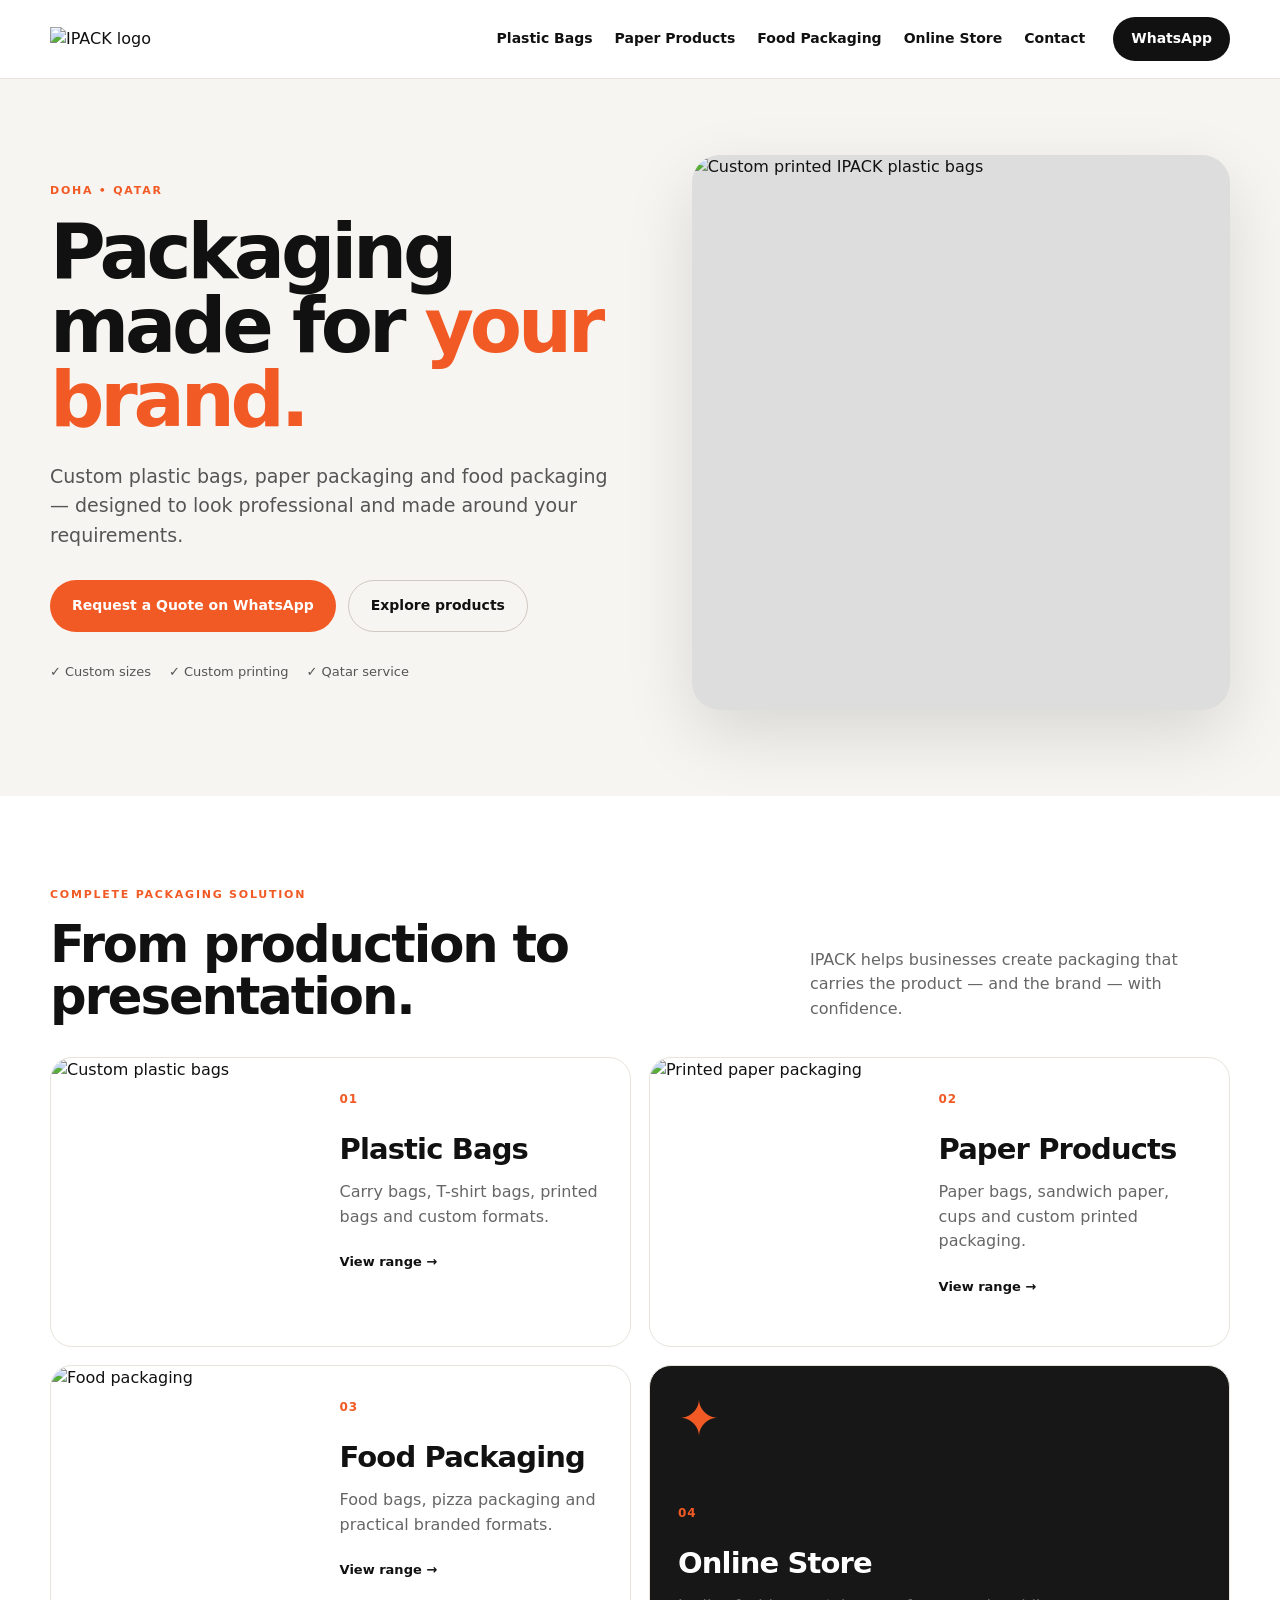
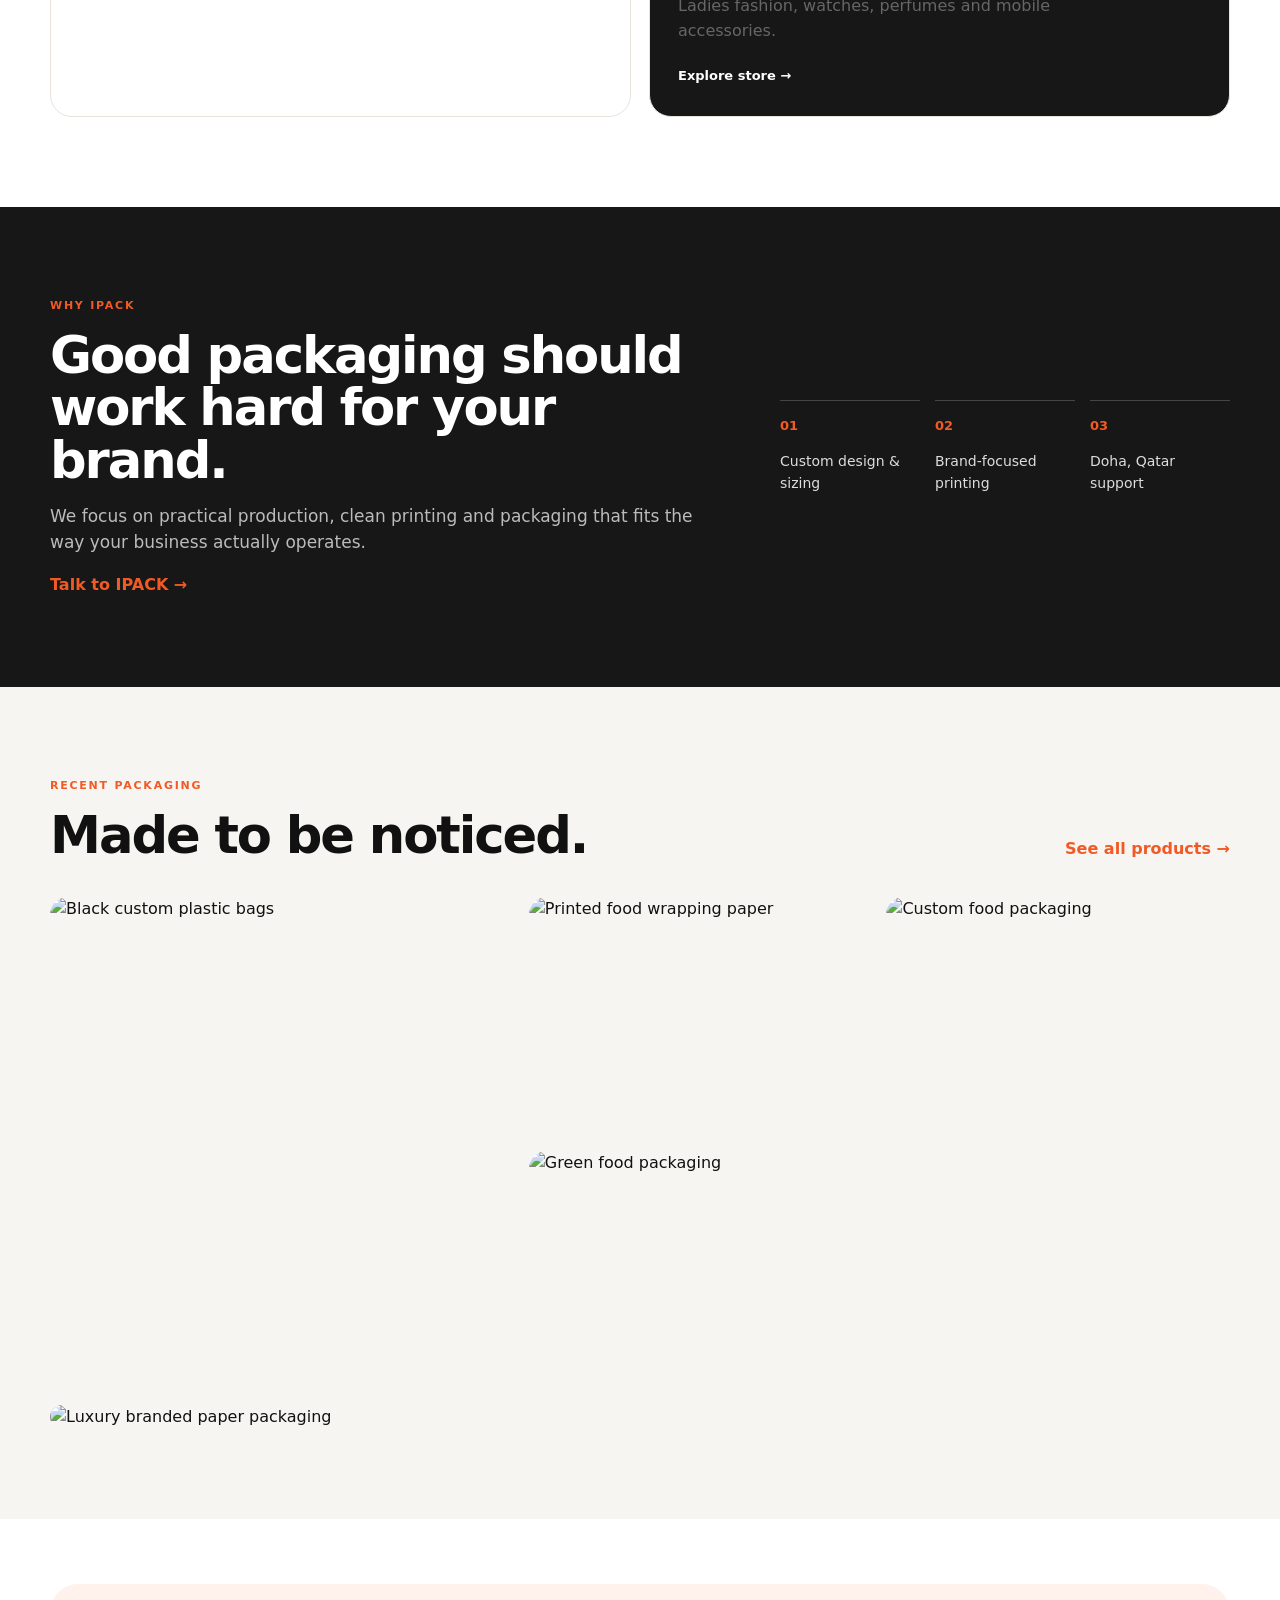
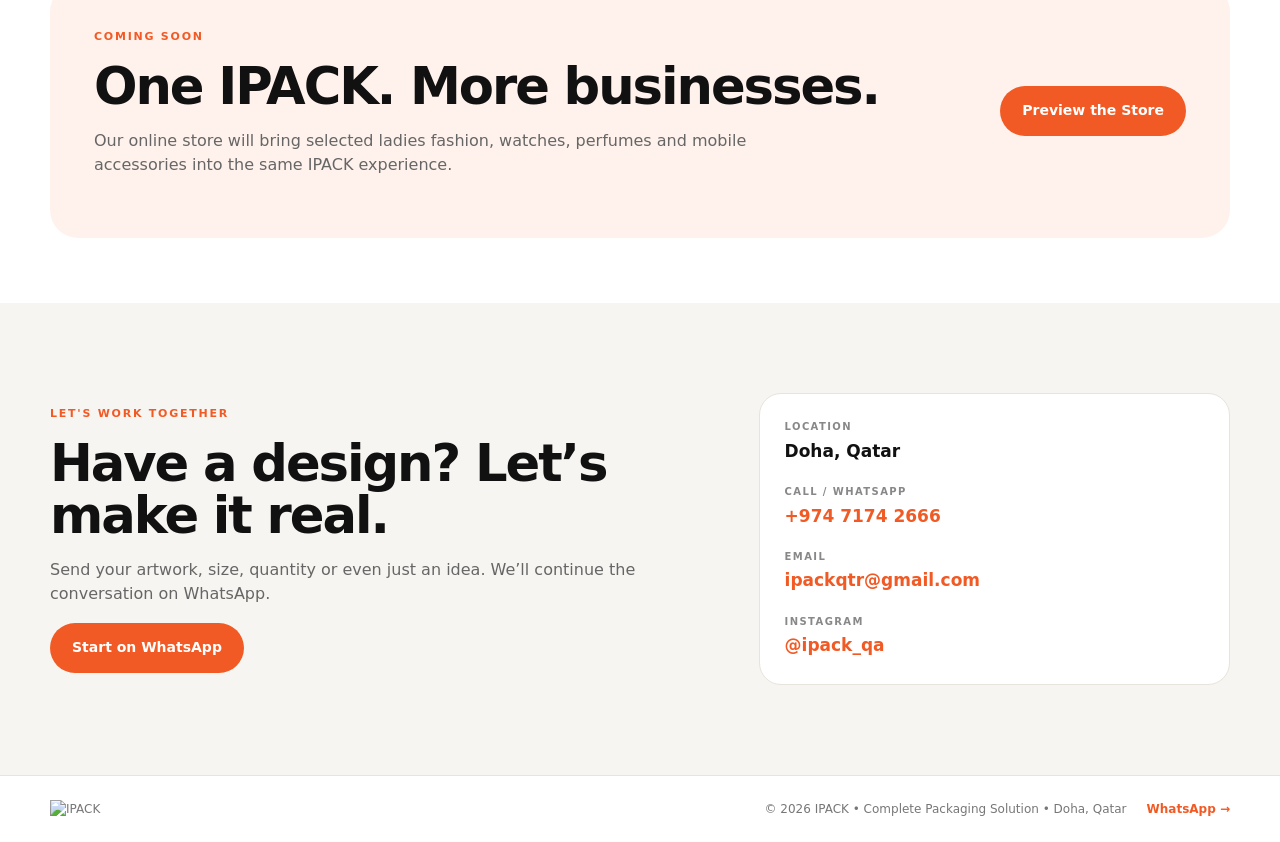
==== index.html @ 15838b89 "Add files via upload Add IPACK website files" ====
<!doctype html>
<html lang="en">
<head>
<meta charset="utf-8"><meta name="viewport" content="width=device-width,initial-scale=1">
<title>IPACK Qatar | Complete Packaging Solution</title>
<meta name="description" content="IPACK Qatar — custom plastic bags, paper packaging and food packaging solutions in Doha, Qatar.">
<link rel="icon" href="assets/logo.png"><link rel="stylesheet" href="style.css">
</head>
<body>
<header class="site-header"><div class="container nav-wrap">
<a class="brand" href="index.html"><img src="assets/logo.png" alt="IPACK logo"></a>
<nav><a href="plastic-bags.html">Plastic Bags</a><a href="paper-products.html">Paper Products</a><a href="food-packaging.html">Food Packaging</a><a href="online-store.html">Online Store</a><a href="#contact">Contact</a></nav>
<a class="nav-cta" href="https://wa.me/97471742666?text=Hello%20IPACK%2C%20I%27d%20like%20a%20quotation." target="_blank" rel="noopener">WhatsApp</a>
<button class="menu" aria-label="Open menu">☰</button>
</div></header>
<main>
<section class="hero"><div class="container hero-grid"><div class="hero-copy"><span class="eyebrow">DOHA • QATAR</span><h1>Packaging made for <em>your brand.</em></h1><p>Custom plastic bags, paper packaging and food packaging — designed to look professional and made around your requirements.</p><div class="actions"><a class="btn primary" href="https://wa.me/97471742666?text=Hello%20IPACK%2C%20I%27d%20like%20a%20quotation." target="_blank">Request a Quote on WhatsApp</a><a class="btn ghost" href="#products">Explore products</a></div><div class="trust"><span>✓ Custom sizes</span><span>✓ Custom printing</span><span>✓ Qatar service</span></div></div><div class="hero-media"><img src="assets/plastic-1.jpeg" alt="Custom printed IPACK plastic bags"></div></div></section>
<section class="section intro" id="products"><div class="container"><div class="section-head"><div><span class="eyebrow">COMPLETE PACKAGING SOLUTION</span><h2>From production to presentation.</h2></div><p>IPACK helps businesses create packaging that carries the product — and the brand — with confidence.</p></div>
<div class="service-grid">
<a class="service-card" href="plastic-bags.html"><img src="assets/plastic-2.jpeg" alt="Custom plastic bags"><div><span>01</span><h3>Plastic Bags</h3><p>Carry bags, T-shirt bags, printed bags and custom formats.</p><b>View range →</b></div></a>
<a class="service-card" href="paper-products.html"><img src="assets/paper-1.jpeg" alt="Printed paper packaging"><div><span>02</span><h3>Paper Products</h3><p>Paper bags, sandwich paper, cups and custom printed packaging.</p><b>View range →</b></div></a>
<a class="service-card" href="food-packaging.html"><img src="assets/paper-4.jpeg" alt="Food packaging"><div><span>03</span><h3>Food Packaging</h3><p>Food bags, pizza packaging and practical branded formats.</p><b>View range →</b></div></a>
<a class="service-card store-card" href="online-store.html"><div class="store-icon">✦</div><div><span>04</span><h3>Online Store</h3><p>Ladies fashion, watches, perfumes and mobile accessories.</p><b>Explore store →</b></div></a>
</div></div></section>
<section class="section dark"><div class="container split"><div><span class="eyebrow">WHY IPACK</span><h2>Good packaging should work hard for your brand.</h2><p>We focus on practical production, clean printing and packaging that fits the way your business actually operates.</p><a class="text-link" href="https://wa.me/97471742666?text=Hello%20IPACK%2C%20I%20want%20to%20discuss%20my%20packaging%20requirement." target="_blank">Talk to IPACK →</a></div><div class="stats"><div><strong>01</strong><span>Custom design & sizing</span></div><div><strong>02</strong><span>Brand-focused printing</span></div><div><strong>03</strong><span>Doha, Qatar support</span></div></div></div></section>
<section class="section gallery"><div class="container"><div class="section-head"><div><span class="eyebrow">RECENT PACKAGING</span><h2>Made to be noticed.</h2></div><a class="text-link" href="paper-products.html">See all products →</a></div><div class="mosaic"><img src="assets/plastic-3.jpeg" alt="Black custom plastic bags"><img src="assets/paper-2.jpeg" alt="Printed food wrapping paper"><img src="assets/paper-3.jpeg" alt="Custom food packaging"><img src="assets/paper-5.jpeg" alt="Green food packaging"><img src="assets/paper-6.jpeg" alt="Luxury branded paper packaging"></div></div></section>
<section class="section store-banner"><div class="container store-banner-inner"><div><span class="eyebrow">COMING SOON</span><h2>One IPACK. More businesses.</h2><p>Our online store will bring selected ladies fashion, watches, perfumes and mobile accessories into the same IPACK experience.</p></div><a class="btn primary" href="online-store.html">Preview the Store</a></div></section>
<section class="section contact" id="contact"><div class="container contact-grid"><div><span class="eyebrow">LET'S WORK TOGETHER</span><h2>Have a design? Let’s make it real.</h2><p>Send your artwork, size, quantity or even just an idea. We’ll continue the conversation on WhatsApp.</p><a class="btn primary" href="https://wa.me/97471742666?text=Hello%20IPACK%2C%20I%27d%20like%20to%20request%20a%20quote." target="_blank">Start on WhatsApp</a></div><div class="contact-card"><div><small>LOCATION</small><strong>Doha, Qatar</strong></div><div><small>CALL / WHATSAPP</small><a href="tel:+97471742666">+974 7174 2666</a></div><div><small>EMAIL</small><a href="mailto:ipackqtr@gmail.com">ipackqtr@gmail.com</a></div><div><small>INSTAGRAM</small><a href="https://www.instagram.com/ipack_qa/" target="_blank">@ipack_qa</a></div></div></div></section>
</main>
<footer><div class="container footer-wrap"><img src="assets/logo.png" alt="IPACK"><span>© 2026 IPACK • Complete Packaging Solution • Doha, Qatar</span><a href="https://wa.me/97471742666" target="_blank">WhatsApp →</a></div></footer>
<script src="script.js"></script></body></html>
---- style.css ----
:root{--orange:#f15a24;--ink:#111;--muted:#666;--paper:#f7f5f1;--line:#e8e3dc;--white:#fff;--dark:#171717}*{box-sizing:border-box}html{scroll-behavior:smooth}body{margin:0;font-family:Inter,ui-sans-serif,system-ui,-apple-system,BlinkMacSystemFont,"Segoe UI",sans-serif;color:var(--ink);background:#fff;line-height:1.55}a{color:inherit;text-decoration:none}.container{width:min(1180px,calc(100% - 40px));margin:auto}.site-header{position:sticky;top:0;z-index:20;background:rgba(255,255,255,.94);backdrop-filter:blur(14px);border-bottom:1px solid var(--line)}.nav-wrap{height:78px;display:flex;align-items:center;gap:28px}.brand img{width:145px;display:block}.nav-wrap nav{display:flex;gap:22px;margin-left:auto;font-size:14px;font-weight:650}.nav-wrap nav a:hover,.nav-wrap nav .active{color:var(--orange)}.nav-cta,.btn{display:inline-flex;align-items:center;justify-content:center;border-radius:999px;font-weight:750;font-size:14px;transition:.2s ease}.nav-cta{padding:11px 18px;background:var(--ink);color:#fff}.nav-cta:hover,.btn:hover{transform:translateY(-2px)}.menu{display:none;border:0;background:none;font-size:26px}.hero{background:var(--paper);padding:76px 0 86px}.hero-grid{display:grid;grid-template-columns:1.03fr .97fr;gap:70px;align-items:center}.eyebrow{display:block;letter-spacing:.16em;font-size:11px;font-weight:850;color:var(--orange);margin-bottom:15px}.hero h1,.page-hero h1{font-size:clamp(44px,6vw,76px);line-height:.98;letter-spacing:-.055em;margin:0 0 24px}.hero h1 em{font-style:normal;color:var(--orange)}.hero p{font-size:19px;color:#555;max-width:600px}.actions{display:flex;flex-wrap:wrap;gap:12px;margin:30px 0}.btn{padding:14px 22px}.btn.primary{background:var(--orange);color:#fff}.btn.ghost{border:1px solid #cfc9c1}.hero-media{aspect-ratio:1/1.03;overflow:hidden;border-radius:28px;background:#ddd;box-shadow:0 25px 70px rgba(0,0,0,.12)}.hero-media img,.service-card img,.product-card img,.mosaic img,.feature-main img,.feature-side img{width:100%;height:100%;object-fit:cover}.trust{display:flex;gap:18px;flex-wrap:wrap;font-size:13px;color:#555}.section{padding:90px 0}.intro{background:#fff}.section-head{display:flex;justify-content:space-between;gap:40px;align-items:end;margin-bottom:35px}.section-head h2,.split h2,.contact h2,.store-banner h2,.contact-mini h2{font-size:clamp(32px,4vw,52px);line-height:1.02;letter-spacing:-.04em;margin:0}.section-head>p{max-width:420px;color:#666;margin:0}.service-grid{display:grid;grid-template-columns:repeat(2,1fr);gap:18px}.service-card{display:grid;grid-template-columns:45% 55%;min-height:290px;border:1px solid var(--line);border-radius:22px;overflow:hidden;background:#fff;transition:.2s}.service-card:hover{transform:translateY(-4px);box-shadow:0 18px 45px rgba(0,0,0,.08)}.service-card>div{padding:28px}.service-card span,.product-card a{color:var(--orange);font-size:12px;font-weight:850;letter-spacing:.08em}.service-card h3{font-size:29px;margin:16px 0 8px;letter-spacing:-.03em}.service-card p{color:#666;margin:0 0 20px}.service-card b{font-size:13px}.store-card{background:var(--dark);color:#fff;display:block;position:relative}.store-card>div:last-child{max-width:520px}.store-icon{font-size:50px;color:var(--orange);line-height:1}.dark{background:var(--dark);color:#fff}.split{display:flex;justify-content:space-between;gap:60px;align-items:center}.split>div:first-child{max-width:670px}.split p{color:#bbb;font-size:17px}.text-link{color:var(--orange);font-weight:800}.stats{display:grid;grid-template-columns:repeat(3,1fr);gap:15px;min-width:420px}.stats div{border-top:1px solid #444;padding-top:15px}.stats strong{display:block;color:var(--orange);font-size:13px}.stats span{display:block;margin-top:15px;font-size:14px;color:#ddd}.gallery{background:var(--paper)}.mosaic{display:grid;grid-template-columns:1.15fr .85fr .85fr;grid-template-rows:240px 240px;gap:14px}.mosaic img{border-radius:18px}.mosaic img:first-child{grid-row:span 2}.mosaic img:last-child{grid-column:span 2}.store-banner{padding:65px 0}.store-banner-inner{display:flex;justify-content:space-between;align-items:center;gap:40px;padding:44px;border-radius:28px;background:#fff2ec}.store-banner p{max-width:680px;color:#666}.contact{background:var(--paper)}.contact-grid{display:grid;grid-template-columns:1fr .75fr;gap:80px;align-items:center}.contact-grid p{color:#666;max-width:620px}.contact-card{background:#fff;border:1px solid var(--line);border-radius:22px;padding:25px;display:grid;gap:20px}.contact-card small{display:block;color:#888;font-size:10px;letter-spacing:.14em;font-weight:800}.contact-card strong,.contact-card a{display:block;margin-top:3px;font-size:17px}.contact-card a{color:var(--orange);font-weight:750}.page-hero{padding:100px 0 80px;background:var(--paper)}.page-hero p{max-width:720px;font-size:19px;color:#666}.paper-hero{background:#f3efe8}.food-hero{background:#eef4e8}.store-hero{background:#f1edf7}.product-grid{display:grid;grid-template-columns:repeat(3,1fr);gap:22px}.product-card{border:1px solid var(--line);border-radius:20px;overflow:hidden;background:#fff}.product-card img{height:310px;display:block}.product-card h3{font-size:24px;letter-spacing:-.03em;margin:20px 20px 5px}.product-card p{color:#666;margin:0 20px 15px}.product-card a{display:block;padding:0 20px 22px}.light-strip{background:var(--paper)}.checklist{display:grid;grid-template-columns:1fr 1fr;gap:70px;align-items:center}.checklist h2{font-size:clamp(32px,4vw,50px);line-height:1.02;margin:0}.checklist ul{margin:0;padding:0;list-style:none;display:grid;gap:12px}.checklist li{padding:14px 0;border-bottom:1px solid #ddd;font-weight:650}.checklist li:before{content:'✓';color:var(--orange);margin-right:12px}.contact-mini{background:#fff2ec}.feature-grid{display:grid;grid-template-columns:1.2fr .8fr;gap:20px}.feature-main{border:1px solid var(--line);border-radius:24px;overflow:hidden;background:#fff}.feature-main>img{height:480px;display:block}.feature-main>div{padding:30px}.feature-main h2{font-size:40px;line-height:1.05;letter-spacing:-.04em;margin:0 0 12px}.feature-side{display:grid;grid-template-columns:1fr;gap:20px}.feature-side img{height:210px;border-radius:20px}.store-grid{display:grid;grid-template-columns:repeat(4,1fr);gap:18px}.coming{min-height:330px;border:1px solid var(--line);border-radius:22px;padding:26px;background:linear-gradient(145deg,#fff,#f8f5f0);display:flex;flex-direction:column}.big-icon{font-size:13px;font-weight:900;color:var(--orange);letter-spacing:.1em}.coming h2{font-size:29px;line-height:1.05;margin-top:auto;margin-bottom:8px}.coming p{color:#666;margin:0 0 15px}.coming span{font-size:11px;letter-spacing:.1em;text-transform:uppercase;color:#999;font-weight:800}footer{background:#fff;border-top:1px solid var(--line);padding:24px 0}.footer-wrap{display:flex;align-items:center;gap:20px;font-size:12px;color:#777}.footer-wrap img{width:110px}.footer-wrap span{margin-left:auto}.footer-wrap a{font-weight:750;color:var(--orange)}
@media(max-width:900px){.nav-wrap nav,.nav-cta{display:none}.menu{display:block;margin-left:auto}.nav-wrap{height:68px}.nav-wrap nav.open{display:flex;position:absolute;top:68px;left:0;right:0;background:#fff;padding:20px;flex-direction:column;border-bottom:1px solid var(--line);margin:0}.hero{padding:55px 0}.hero-grid,.contact-grid,.feature-grid{grid-template-columns:1fr}.hero-media{order:-1}.service-grid,.product-grid{grid-template-columns:1fr}.split{flex-direction:column;align-items:flex-start}.stats{min-width:0;width:100%}.section{padding:65px 0}.mosaic{grid-template-columns:1fr 1fr;grid-template-rows:200px 200px 200px}.mosaic img:first-child{grid-row:span 2}.mosaic img:last-child{grid-column:span 2}.store-banner-inner,.section-head{flex-direction:column;align-items:flex-start}.checklist{grid-template-columns:1fr;gap:35px}.store-grid{grid-template-columns:1fr 1fr}.footer-wrap{flex-wrap:wrap}.footer-wrap span{margin-left:0;width:100%}}
@media(max-width:560px){.container{width:min(100% - 28px,1180px)}.hero h1,.page-hero h1{font-size:45px}.service-card{grid-template-columns:1fr}.service-card img{height:230px}.stats{grid-template-columns:1fr}.store-grid{grid-template-columns:1fr}.mosaic{grid-template-columns:1fr;grid-template-rows:220px}.mosaic img:first-child,.mosaic img:last-child{grid-row:auto;grid-column:auto}.feature-main>img{height:300px}.feature-side{grid-template-columns:1fr 1fr}.feature-side img{height:160px}.feature-side img:last-child{display:none}.actions{flex-direction:column}.btn{width:100%}}
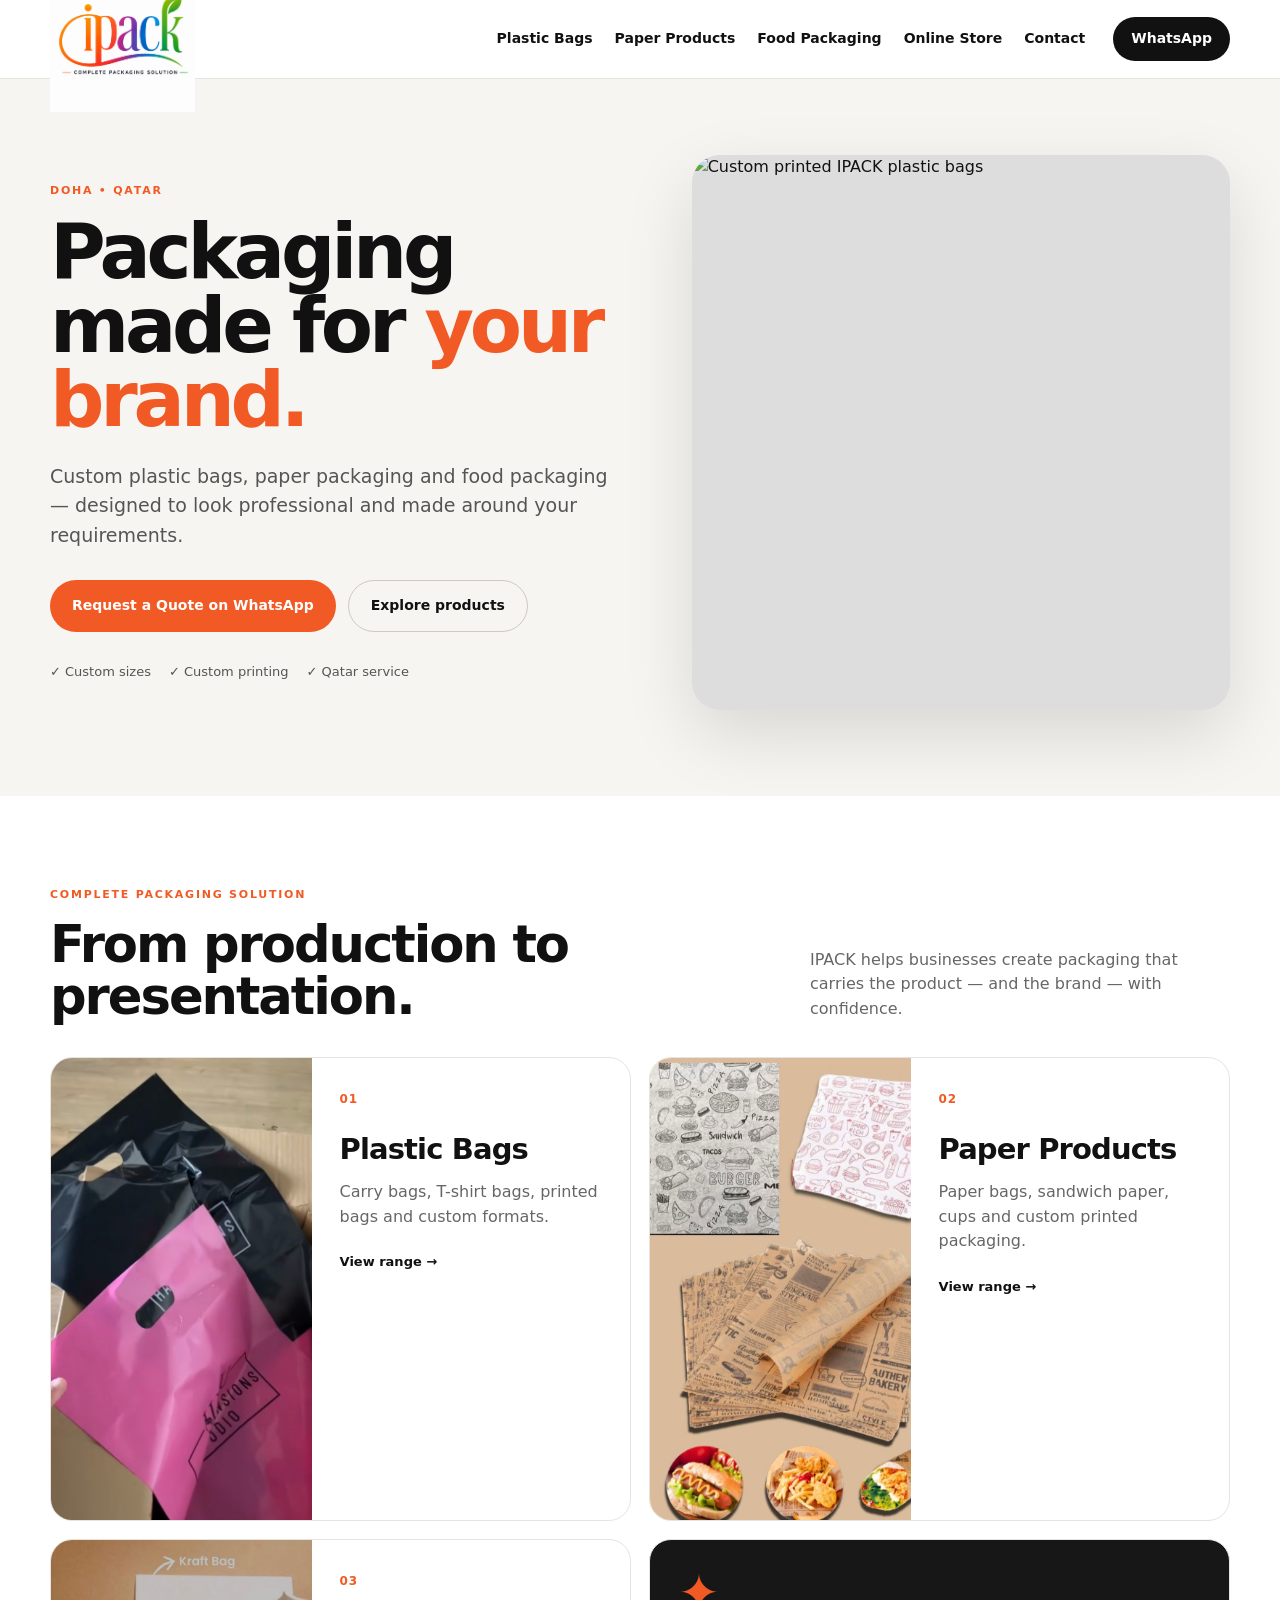
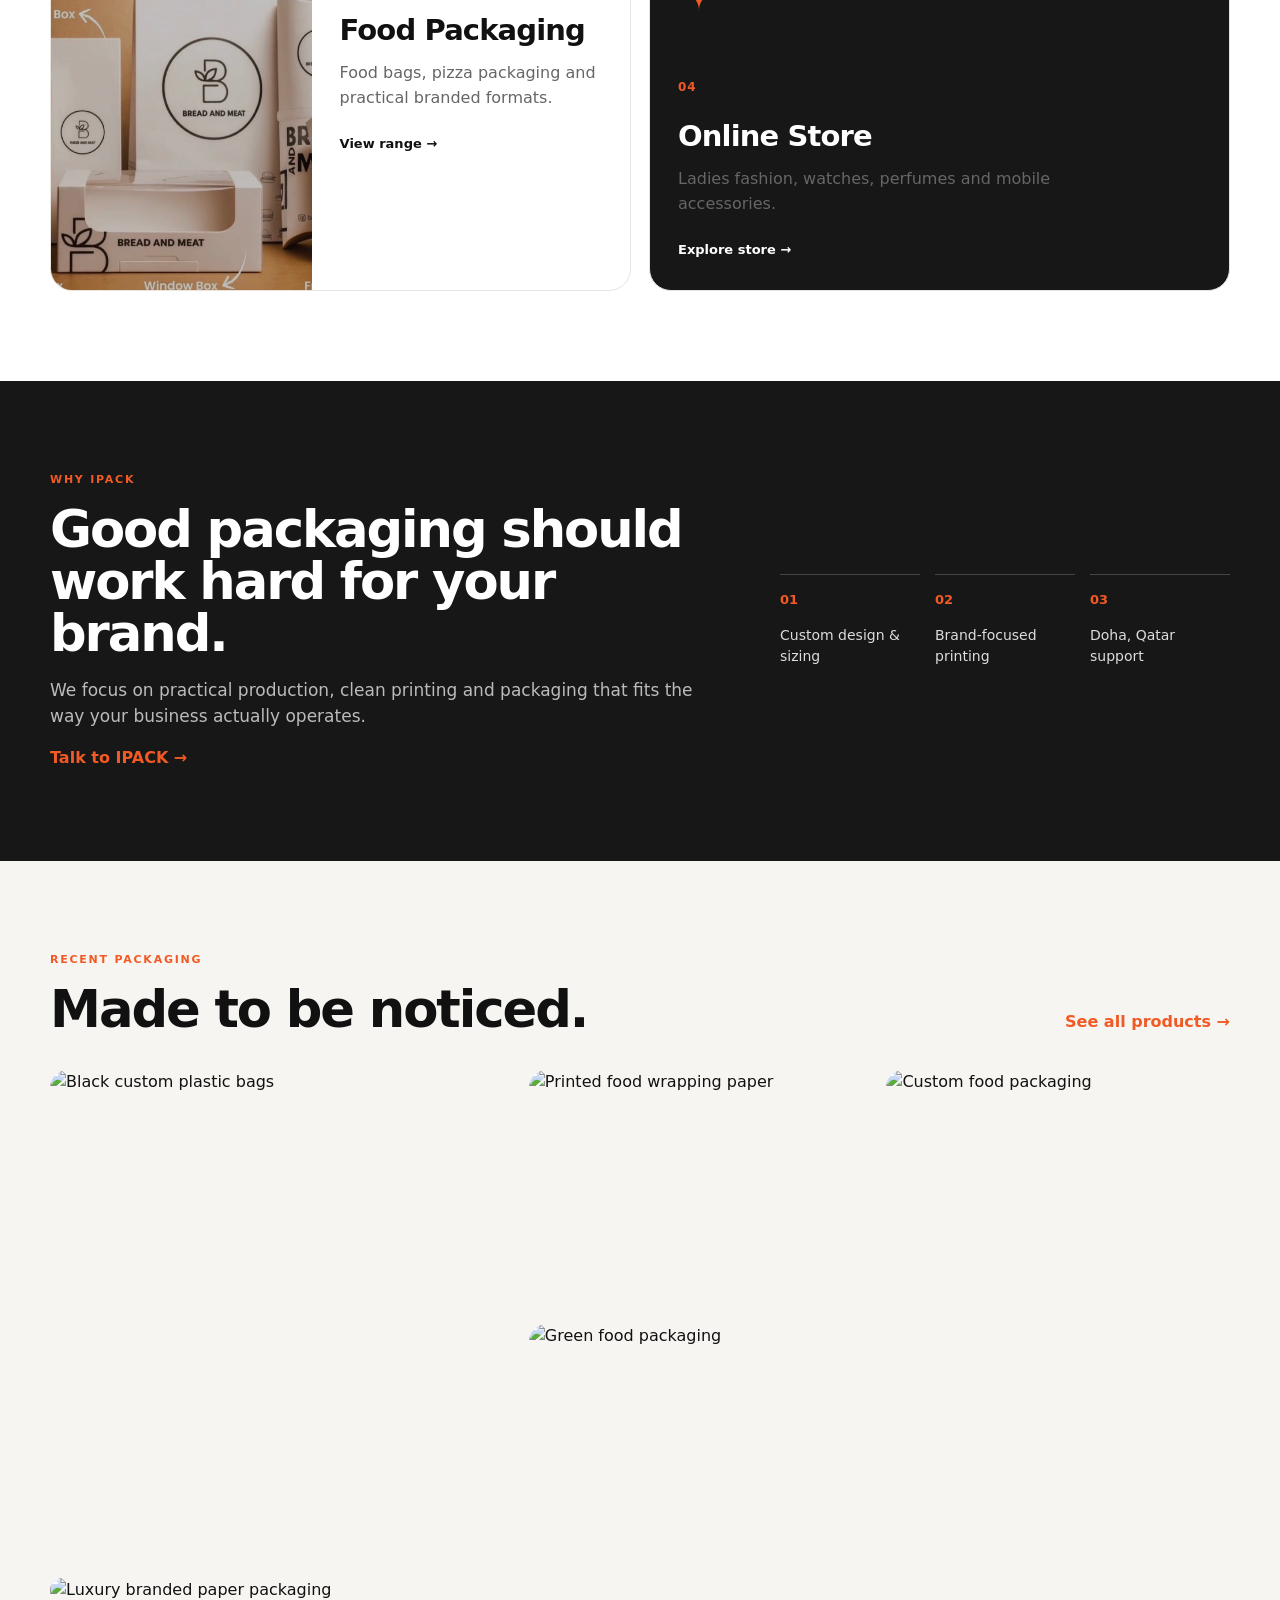
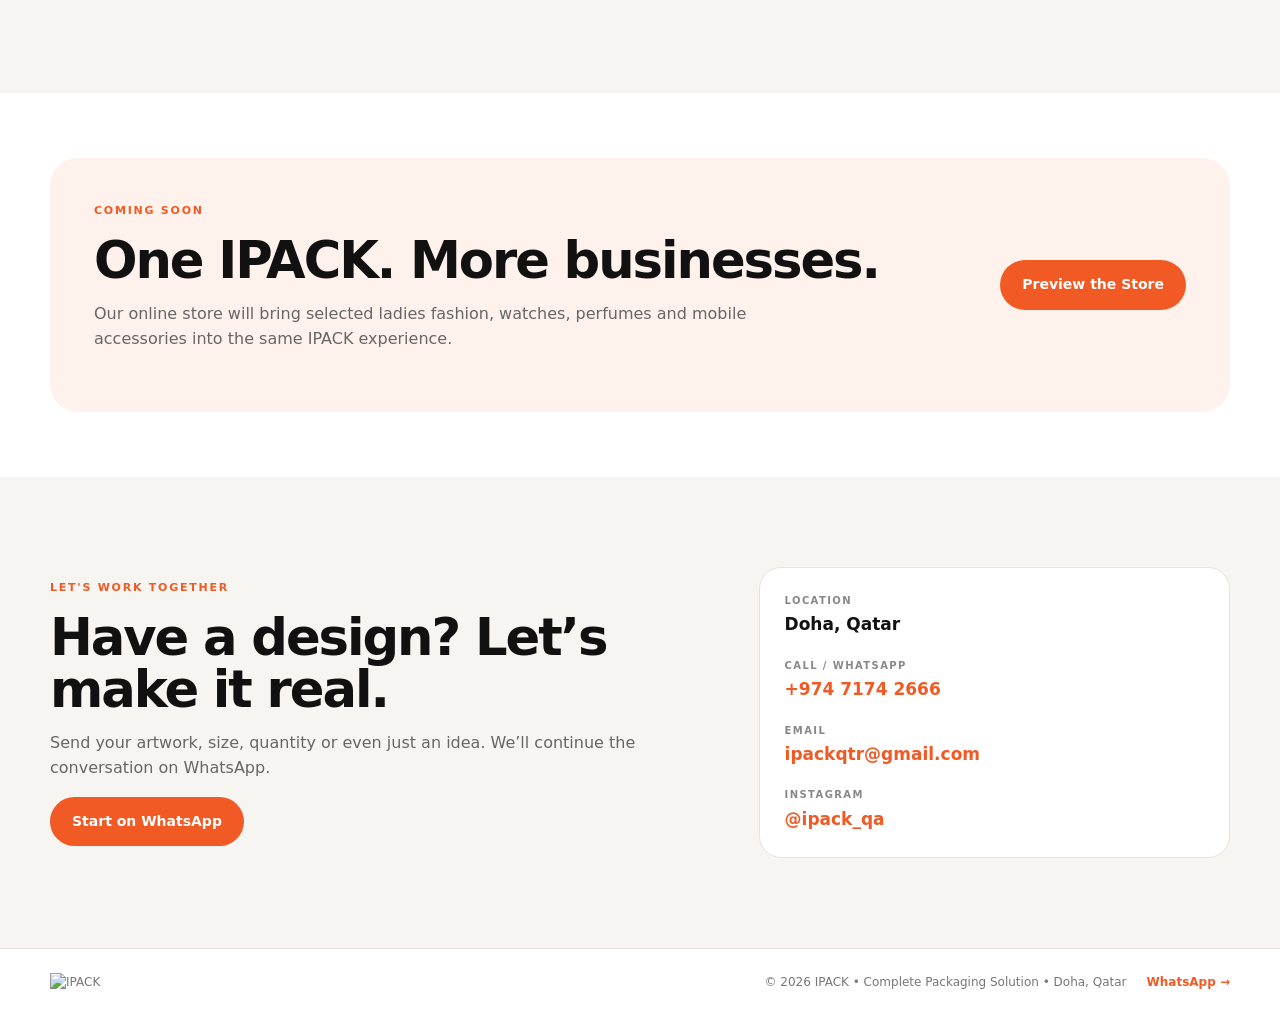
==== commit ef8d245c: "Update index.html" ====
--- a/index.html
+++ b/index.html
@@ -4,11 +4,11 @@
 <meta charset="utf-8"><meta name="viewport" content="width=device-width,initial-scale=1">
 <title>IPACK Qatar | Complete Packaging Solution</title>
 <meta name="description" content="IPACK Qatar — custom plastic bags, paper packaging and food packaging solutions in Doha, Qatar.">
-<link rel="icon" href="assets/logo.png"><link rel="stylesheet" href="style.css">
+<link rel="icon" href="logo.png"><link rel="stylesheet" href="style.css">
 </head>
 <body>
 <header class="site-header"><div class="container nav-wrap">
-<a class="brand" href="index.html"><img src="assets/logo.png" alt="IPACK logo"></a>
+<a class="brand" href="index.html"><img src="logo.png" alt="IPACK logo"></a>
 <nav><a href="plastic-bags.html">Plastic Bags</a><a href="paper-products.html">Paper Products</a><a href="food-packaging.html">Food Packaging</a><a href="online-store.html">Online Store</a><a href="#contact">Contact</a></nav>
 <a class="nav-cta" href="https://wa.me/97471742666?text=Hello%20IPACK%2C%20I%27d%20like%20a%20quotation." target="_blank" rel="noopener">WhatsApp</a>
 <button class="menu" aria-label="Open menu">☰</button>
@@ -17,9 +17,9 @@
 <section class="hero"><div class="container hero-grid"><div class="hero-copy"><span class="eyebrow">DOHA • QATAR</span><h1>Packaging made for <em>your brand.</em></h1><p>Custom plastic bags, paper packaging and food packaging — designed to look professional and made around your requirements.</p><div class="actions"><a class="btn primary" href="https://wa.me/97471742666?text=Hello%20IPACK%2C%20I%27d%20like%20a%20quotation." target="_blank">Request a Quote on WhatsApp</a><a class="btn ghost" href="#products">Explore products</a></div><div class="trust"><span>✓ Custom sizes</span><span>✓ Custom printing</span><span>✓ Qatar service</span></div></div><div class="hero-media"><img src="assets/plastic-1.jpeg" alt="Custom printed IPACK plastic bags"></div></div></section>
 <section class="section intro" id="products"><div class="container"><div class="section-head"><div><span class="eyebrow">COMPLETE PACKAGING SOLUTION</span><h2>From production to presentation.</h2></div><p>IPACK helps businesses create packaging that carries the product — and the brand — with confidence.</p></div>
 <div class="service-grid">
-<a class="service-card" href="plastic-bags.html"><img src="assets/plastic-2.jpeg" alt="Custom plastic bags"><div><span>01</span><h3>Plastic Bags</h3><p>Carry bags, T-shirt bags, printed bags and custom formats.</p><b>View range →</b></div></a>
-<a class="service-card" href="paper-products.html"><img src="assets/paper-1.jpeg" alt="Printed paper packaging"><div><span>02</span><h3>Paper Products</h3><p>Paper bags, sandwich paper, cups and custom printed packaging.</p><b>View range →</b></div></a>
-<a class="service-card" href="food-packaging.html"><img src="assets/paper-4.jpeg" alt="Food packaging"><div><span>03</span><h3>Food Packaging</h3><p>Food bags, pizza packaging and practical branded formats.</p><b>View range →</b></div></a>
+<a class="service-card" href="plastic-bags.html"><img src="plastic-2.jpeg" alt="Custom plastic bags"><div><span>01</span><h3>Plastic Bags</h3><p>Carry bags, T-shirt bags, printed bags and custom formats.</p><b>View range →</b></div></a>
+<a class="service-card" href="paper-products.html"><img src="paper-1.jpeg" alt="Printed paper packaging"><div><span>02</span><h3>Paper Products</h3><p>Paper bags, sandwich paper, cups and custom printed packaging.</p><b>View range →</b></div></a>
+<a class="service-card" href="food-packaging.html"><img src="paper-4.jpeg" alt="Food packaging"><div><span>03</span><h3>Food Packaging</h3><p>Food bags, pizza packaging and practical branded formats.</p><b>View range →</b></div></a>
 <a class="service-card store-card" href="online-store.html"><div class="store-icon">✦</div><div><span>04</span><h3>Online Store</h3><p>Ladies fashion, watches, perfumes and mobile accessories.</p><b>Explore store →</b></div></a>
 </div></div></section>
 <section class="section dark"><div class="container split"><div><span class="eyebrow">WHY IPACK</span><h2>Good packaging should work hard for your brand.</h2><p>We focus on practical production, clean printing and packaging that fits the way your business actually operates.</p><a class="text-link" href="https://wa.me/97471742666?text=Hello%20IPACK%2C%20I%20want%20to%20discuss%20my%20packaging%20requirement." target="_blank">Talk to IPACK →</a></div><div class="stats"><div><strong>01</strong><span>Custom design & sizing</span></div><div><strong>02</strong><span>Brand-focused printing</span></div><div><strong>03</strong><span>Doha, Qatar support</span></div></div></div></section>
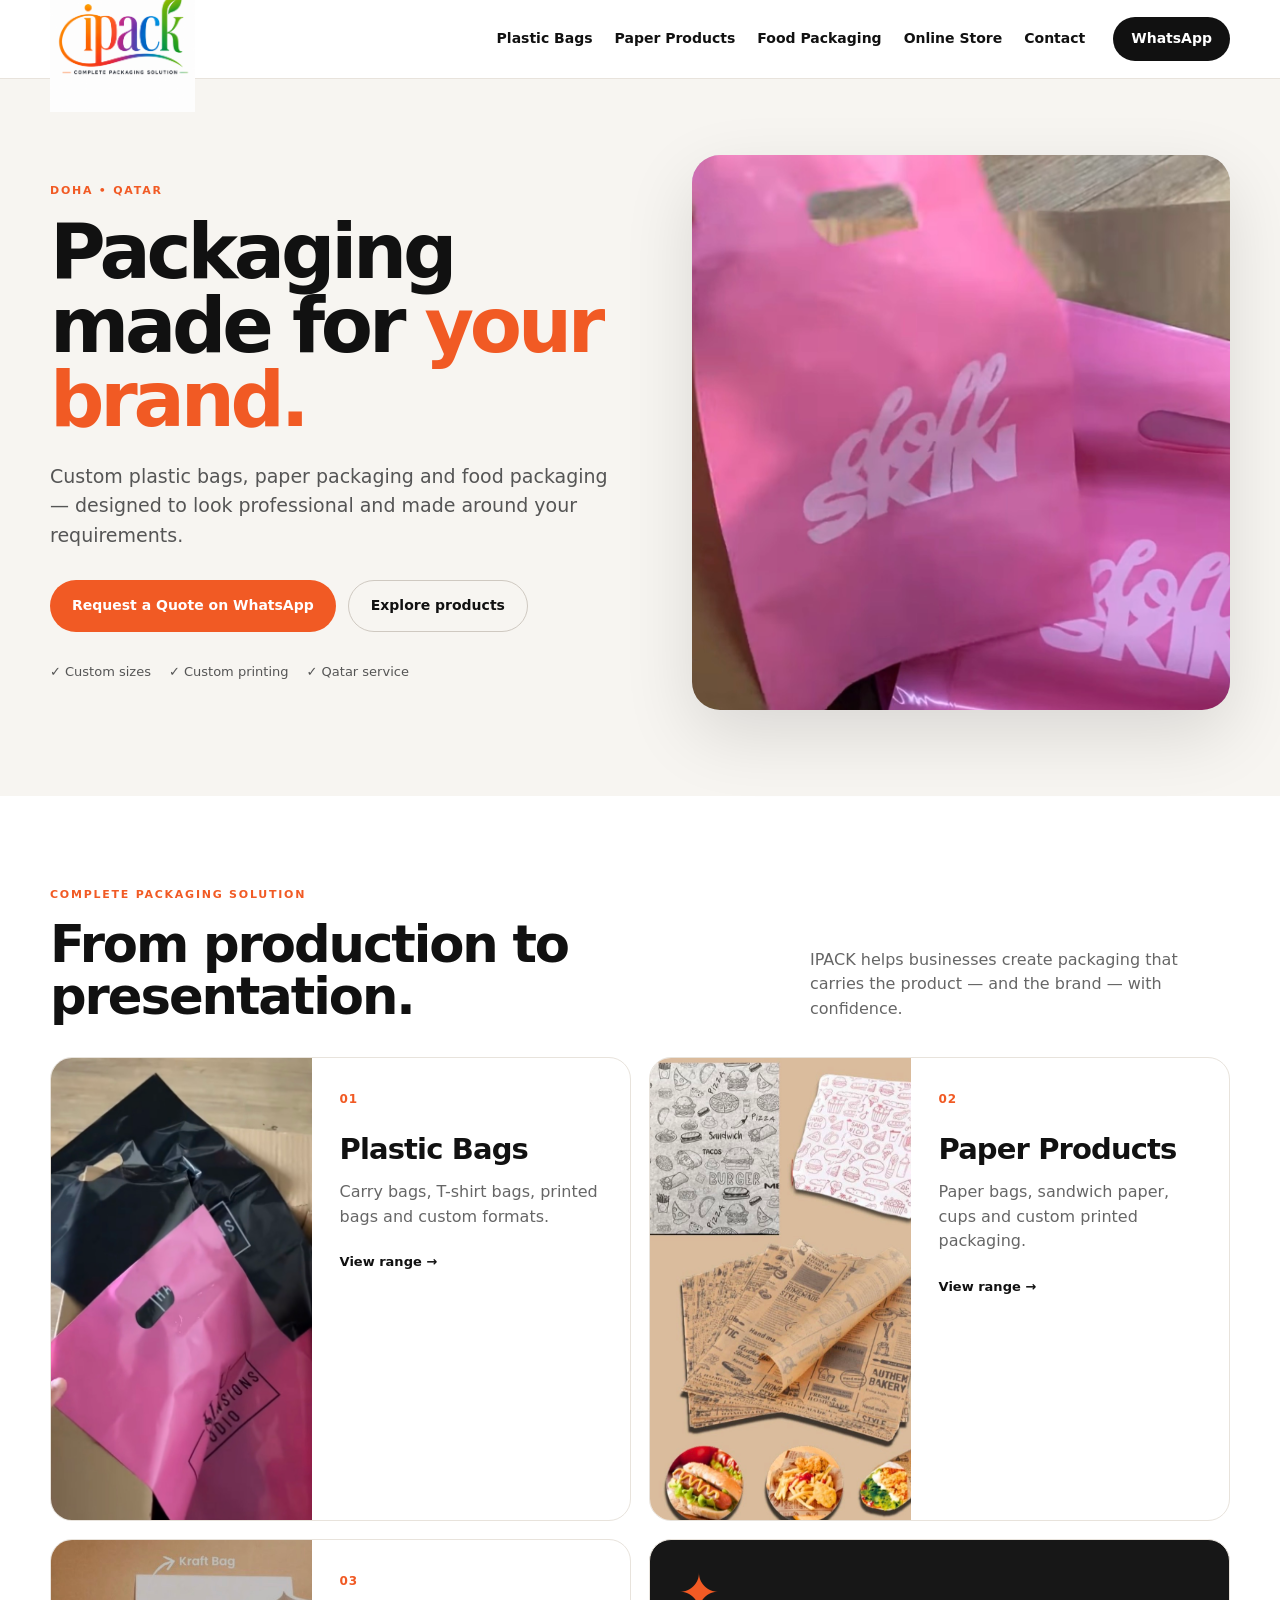
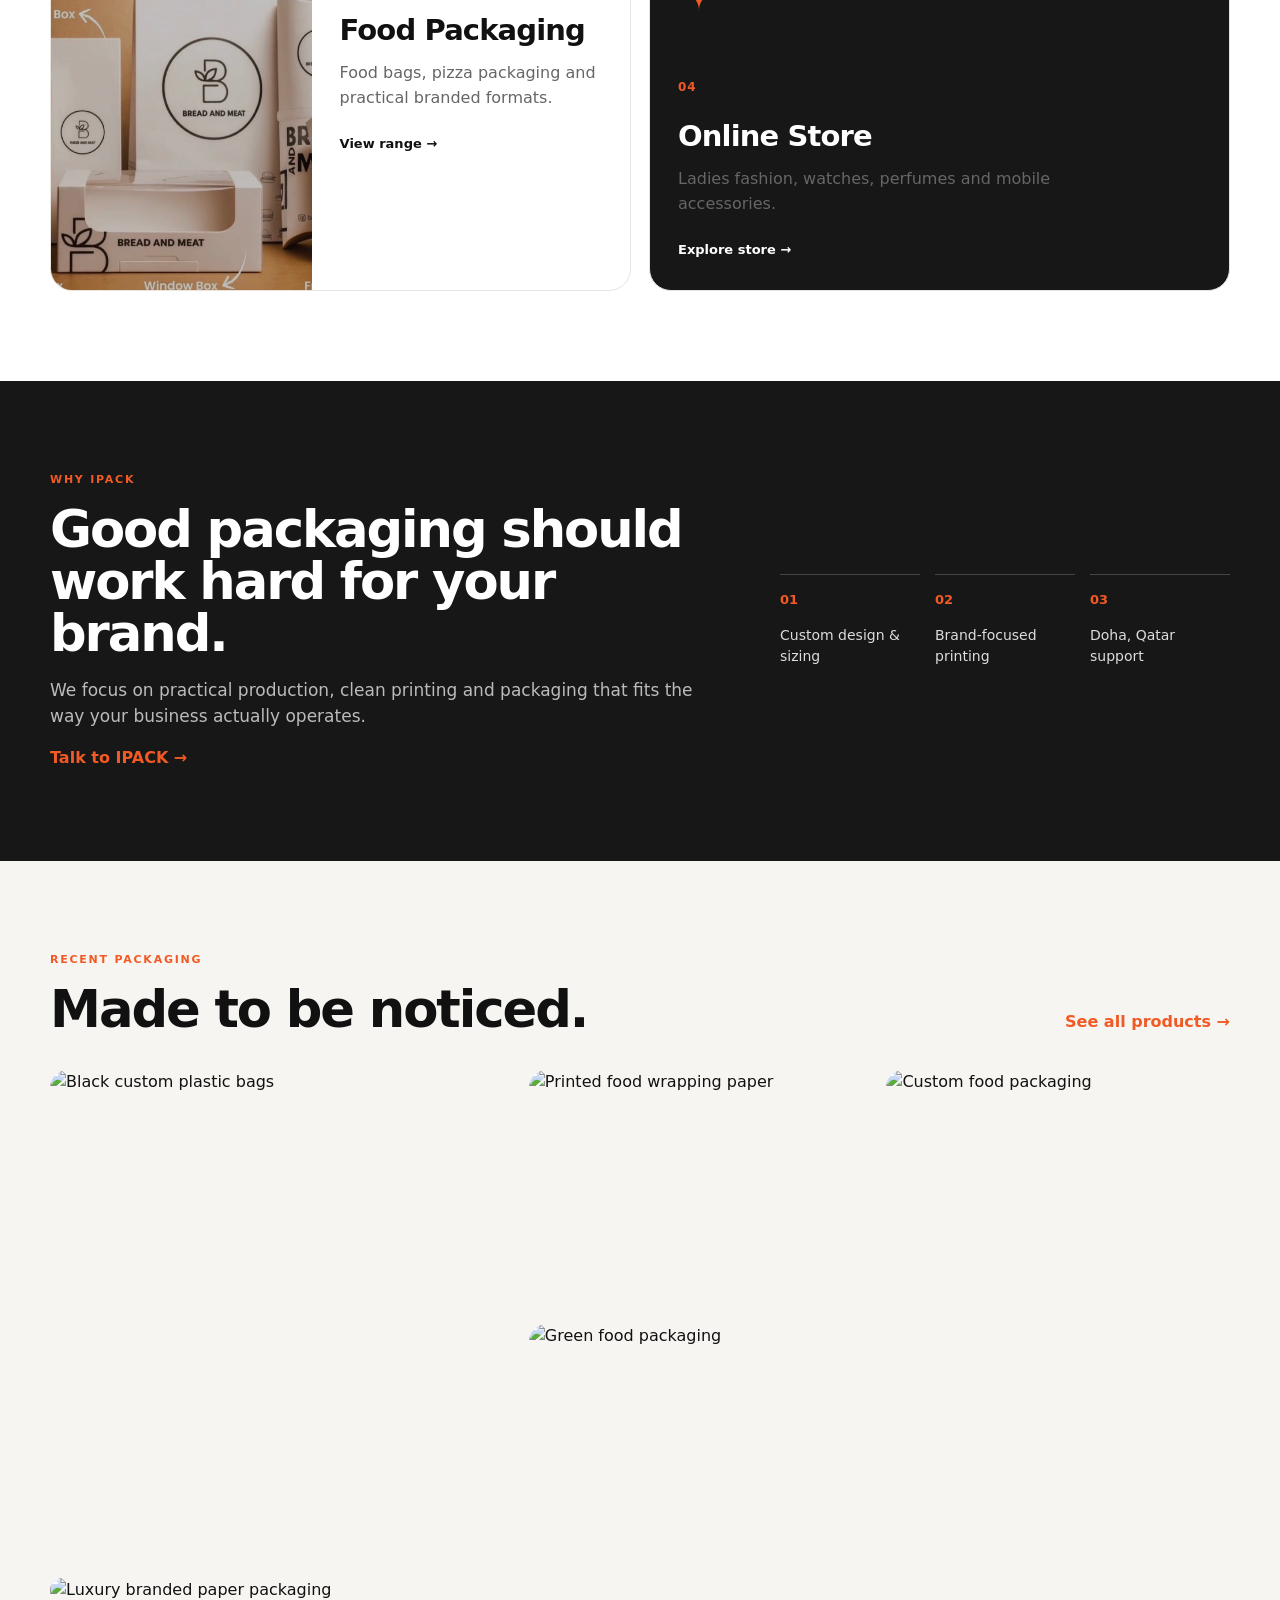
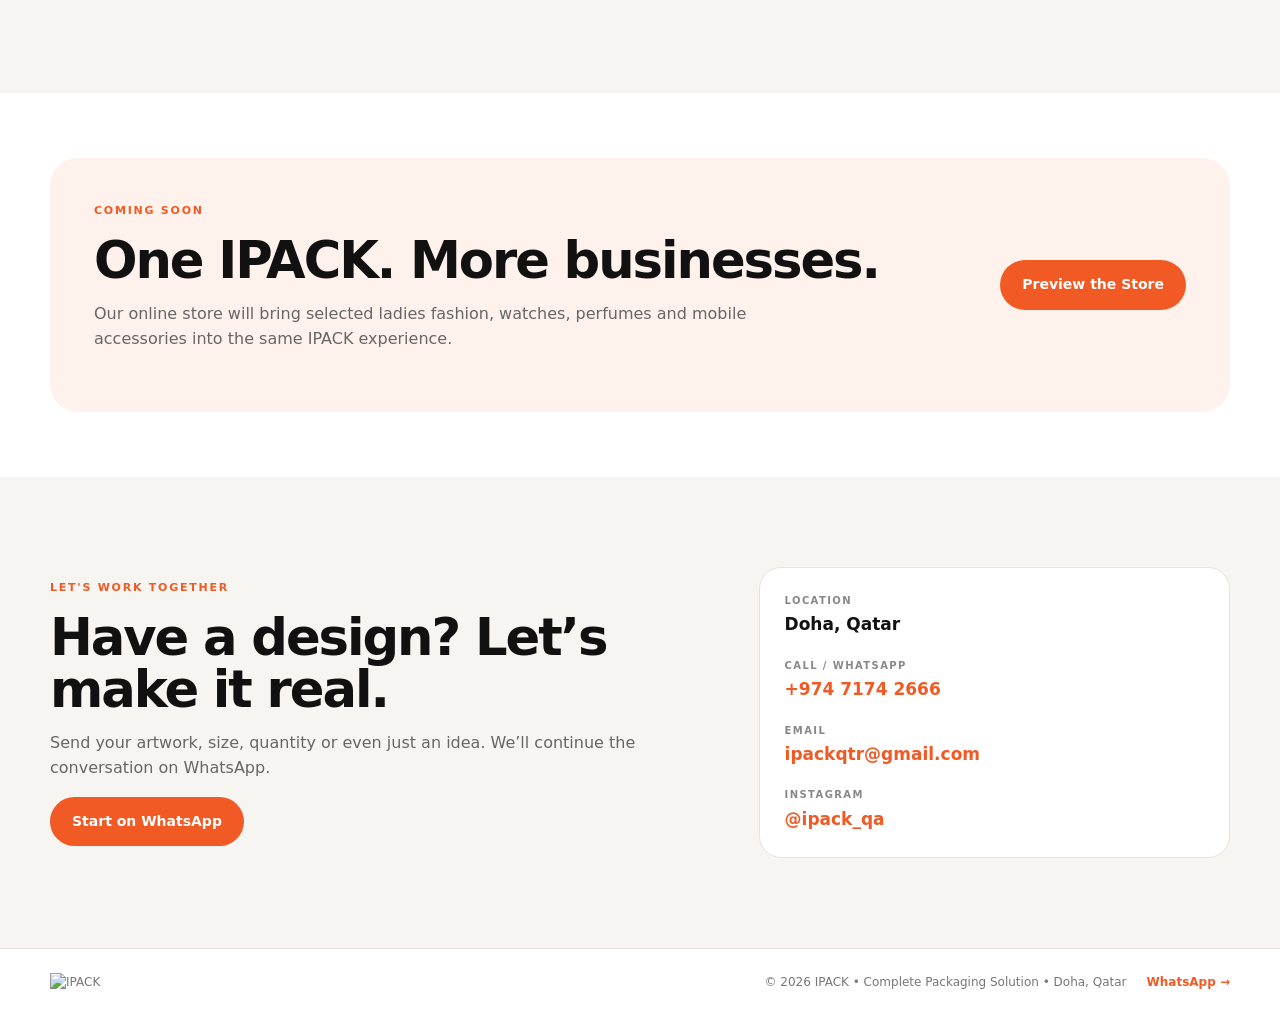
==== commit 96a96f2e: "Update index.html" ====
--- a/index.html
+++ b/index.html
@@ -14,7 +14,7 @@
 <button class="menu" aria-label="Open menu">☰</button>
 </div></header>
 <main>
-<section class="hero"><div class="container hero-grid"><div class="hero-copy"><span class="eyebrow">DOHA • QATAR</span><h1>Packaging made for <em>your brand.</em></h1><p>Custom plastic bags, paper packaging and food packaging — designed to look professional and made around your requirements.</p><div class="actions"><a class="btn primary" href="https://wa.me/97471742666?text=Hello%20IPACK%2C%20I%27d%20like%20a%20quotation." target="_blank">Request a Quote on WhatsApp</a><a class="btn ghost" href="#products">Explore products</a></div><div class="trust"><span>✓ Custom sizes</span><span>✓ Custom printing</span><span>✓ Qatar service</span></div></div><div class="hero-media"><img src="assets/plastic-1.jpeg" alt="Custom printed IPACK plastic bags"></div></div></section>
+<section class="hero"><div class="container hero-grid"><div class="hero-copy"><span class="eyebrow">DOHA • QATAR</span><h1>Packaging made for <em>your brand.</em></h1><p>Custom plastic bags, paper packaging and food packaging — designed to look professional and made around your requirements.</p><div class="actions"><a class="btn primary" href="https://wa.me/97471742666?text=Hello%20IPACK%2C%20I%27d%20like%20a%20quotation." target="_blank">Request a Quote on WhatsApp</a><a class="btn ghost" href="#products">Explore products</a></div><div class="trust"><span>✓ Custom sizes</span><span>✓ Custom printing</span><span>✓ Qatar service</span></div></div><div class="hero-media"><img src="plastic-1.jpeg" alt="Custom printed IPACK plastic bags"></div></div></section>
 <section class="section intro" id="products"><div class="container"><div class="section-head"><div><span class="eyebrow">COMPLETE PACKAGING SOLUTION</span><h2>From production to presentation.</h2></div><p>IPACK helps businesses create packaging that carries the product — and the brand — with confidence.</p></div>
 <div class="service-grid">
 <a class="service-card" href="plastic-bags.html"><img src="plastic-2.jpeg" alt="Custom plastic bags"><div><span>01</span><h3>Plastic Bags</h3><p>Carry bags, T-shirt bags, printed bags and custom formats.</p><b>View range →</b></div></a>
